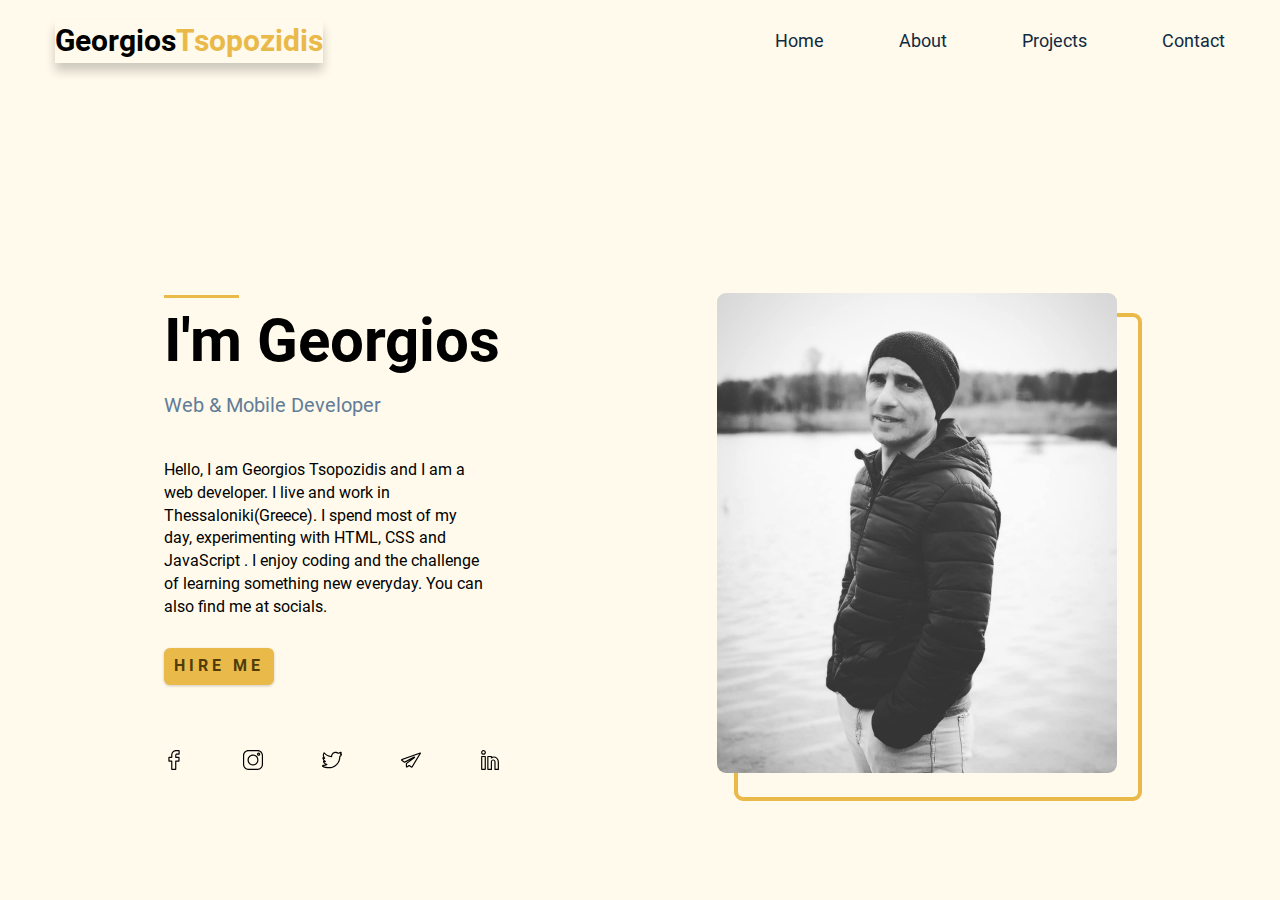
==== index.html @ 95c5d80d "New Repasitory" ====
<!DOCTYPE html>
<html lang="en">
<head>
  <meta charset="UTF-8">
  <meta name="viewport" content="width=device-width, initial-scale=1.0">
  <link rel="stylesheet" href="main.min.css">
  <title>Home</title>
</head>
<body>
  <div class="wrapper">
    <section class="hero">
      <div class="container">
        <header class="header">
          <a href="#" class="header-link">Georgios<span>Tsopozidis</span></a>
          <nav class="header-nav">
            <ul class="header-list">
              <li class="header-item">
                <a href="#" class="header-item__link">Home</a>
              </li>
              <li class="header-item">
                <a href="./about.html" class="header-item__link">About</a>
              </li>
              <li class="header-item">
                <a href="./projects.html" class="header-item__link">Projects</a>
              </li>
              <li class="header-item">
                <a href="./contact.html" class="header-item__link">Contact</a>
              </li>
            </ul>
          </nav>
        </header>
        <div class="content">
          <div class="content-info">
            <div class="content-underline"></div>
            <div class="content-title">I'm Georgios</div>
            <div class="content-subtitle">Web & Mobile Developer</div>
            <div class="content-text">
              <p>
                Hello, I am Georgios Tsopozidis and I am a web developer. I live and work in Thessaloniki(Greece). I spend most of
                my day,
                experimenting
                with HTML, CSS and JavaScript . I enjoy coding and the
                challenge of learning
                something new everyday. You can also find me at socials.
              </p>
            </div>
            <a href="#" class="content-btn">hire me</a>
            <ul class="content-list">
              <li class="content-item">
                <a href="https://www.facebook.com/profile.php?id=100016746108861" class="content-item__link">
                  <svg class="content-item__svg">
                    <use xlink:href="./images/icons/sprite.svg#013-facebook"></use>
                  </svg>
                </a>
              </li>
              <li class="content-item">
                <a href="https://www.instagram.com/tsopozidis.georgios/" class="content-item__link">
                  <svg class="content-item__svg">
                    <use xlink:href="./images/icons/sprite.svg#014-instagram"></use>
                  </svg>
                </a>
              </li>
              <li class="content-item">
                <a href="https://twitter.com/GeorgiosTsopoz2" class="content-item__link">
                  <svg class="content-item__svg">
                    <use xlink:href="./images/icons/sprite.svg#004-twitter"></use>
                  </svg>
                </a>
              </li>
              <li class="content-item">
                <a href="https://web.telegram.org/#/im" class="content-item__link">
                  <svg class="content-item__svg">
                    <use xlink:href="./images/icons/sprite.svg#020-telegram"></use>
                  </svg>
                </a>
              </li>
              <li class="content-item">
                <a href="https://www.linkedin.com/public-profile/settings?trk=d_flagship3_profile_self_view_public_profile" class="content-item__link">
                  <svg class="content-item__svg">
                    <use xlink:href="./images/icons/sprite.svg#015-linkedin"></use>
                  </svg>
                </a>
              </li>
            </ul>
          </div>
          <div class="content-img">
            <img src="./images/19.jpg" alt="My-Photo" class="content-img__photo">
          </div>
        </div>
      </div>
    </section>
    <div class="fullscreen ">
      <div class="burger" id="burger">
        <span class="burger__line"></span>
        <span class="burger__line"></span>
        <span class="burger__line"></span>
      </div>
      <div class="overlay" id="overlay">
        <div class="overlay__menu" id="overlay__menu">
          <nav class="menu__burger">
            <ul class="menu__burger-list">
              <li class="menu__burger-item">
                <a href="#" class="menu__burger-link">Home</a>
              </li>
              <li class="menu__burger-item">
                <a href="./about.html" class="menu__burger-link">About</a>
              </li>
              <li class="menu__burger-item">
                <a href="./projects.html" class="menu__burger-link">Projects</a>
              </li>
              <li class="menu__burger-item">
                <a href="./contact.html" class="menu__burger-link">Contact</a>
              </li>
            </ul>
            <ul class="content-list social-list">
              <li class="content-item">
                <a href="https://www.facebook.com/profile.php?id=100016746108861" class="content-item__link">
                  <svg class="content-item__svg social-svg">
                    <use xlink:href="./images/icons/sprite.svg#013-facebook"></use>
                  </svg>
                </a>
              </li>
              <li class="content-item">
                <a href="https://www.instagram.com/tsopozidis.georgios/" class="content-item__link">
                  <svg class="content-item__svg social-svg">
                    <use xlink:href="./images/icons/sprite.svg#014-instagram"></use>
                  </svg>
                </a>
              </li>
              <li class="content-item">
                <a href="https://twitter.com/GeorgiosTsopoz2" class="content-item__link">
                  <svg class="content-item__svg social-svg">
                    <use xlink:href="./images/icons/sprite.svg#004-twitter"></use>
                  </svg>
                </a>
              </li>
              <li class="content-item">
                <a href="https://web.telegram.org/#/im" class="content-item__link">
                  <svg class="content-item__svg social-svg">
                    <use xlink:href="./images/icons/sprite.svg#020-telegram"></use>
                  </svg>
                </a>
              </li>
              <li class="content-item">
                <a href="https://www.linkedin.com/public-profile/settings?trk=d_flagship3_profile_self_view_public_profile" class="content-item__link">
                  <svg class="content-item__svg social-svg">
                    <use xlink:href="./images/icons/sprite.svg#015-linkedin"></use>
                  </svg>
                </a>
              </li>
            </ul>
          </nav>
        </div>
      </div>
    </div>
  </div>
  <script src="main.min.js"></script>
</body>
</html>
---- main.min.css ----
/*! normalize.css v8.0.1 | MIT License | github.com/necolas/normalize.css */html{line-height:1.15;-webkit-text-size-adjust:100%}body{margin:0}main{display:block}h1{font-size:2em;margin:.67em 0}hr{-webkit-box-sizing:content-box;box-sizing:content-box;height:0;overflow:visible}pre{font-family:monospace,monospace;font-size:1em}a{background-color:transparent}abbr[title]{border-bottom:none;text-decoration:underline;-webkit-text-decoration:underline dotted;text-decoration:underline dotted}b,strong{font-weight:bolder}code,kbd,samp{font-family:monospace,monospace;font-size:1em}small{font-size:80%}sub,sup{font-size:75%;line-height:0;position:relative;vertical-align:baseline}sub{bottom:-.25em}sup{top:-.5em}img{border-style:none}button,input,optgroup,select,textarea{font-family:inherit;font-size:100%;line-height:1.15;margin:0}button,input{overflow:visible}button,select{text-transform:none}[type=button],[type=reset],[type=submit],button{-webkit-appearance:button}[type=button]::-moz-focus-inner,[type=reset]::-moz-focus-inner,[type=submit]::-moz-focus-inner,button::-moz-focus-inner{border-style:none;padding:0}[type=button]:-moz-focusring,[type=reset]:-moz-focusring,[type=submit]:-moz-focusring,button:-moz-focusring{outline:1px dotted ButtonText}fieldset{padding:.35em .75em .625em}legend{-webkit-box-sizing:border-box;box-sizing:border-box;color:inherit;display:table;max-width:100%;padding:0;white-space:normal}progress{vertical-align:baseline}textarea{overflow:auto}[type=checkbox],[type=radio]{-webkit-box-sizing:border-box;box-sizing:border-box;padding:0}[type=number]::-webkit-inner-spin-button,[type=number]::-webkit-outer-spin-button{height:auto}[type=search]{-webkit-appearance:textfield;outline-offset:-2px}[type=search]::-webkit-search-decoration{-webkit-appearance:none}::-webkit-file-upload-button{-webkit-appearance:button;font:inherit}details{display:block}summary{display:list-item}template{display:none}[hidden]{display:none}@font-face{font-family:Roboto;src:url(fonts/Roboto-Regular.woff2) format("woff2"),url(fonts/Roboto-Regular.woff) format("woff");font-weight:400;font-style:normal;font-display:swap}@font-face{font-family:Roboto;src:url(fonts/Roboto-Bold.woff2) format("woff2"),url(fonts/Roboto-Bold.woff) format("woff");font-weight:700;font-style:normal;font-display:swap}*{-webkit-box-sizing:border-box;box-sizing:border-box}body,html{height:100%}html{font-size:62.5%}body{font-family:Roboto,Helvetica,sans-serif;font-size:1.6rem;line-height:1.42;-webkit-font-smoothing:antialiased;-moz-osx-font-smoothing:grayscale}ul{padding:0;margin:0;list-style:none}button{display:-webkit-box;display:-ms-flexbox;display:flex;-webkit-box-pack:center;-ms-flex-pack:center;justify-content:center;padding:0;border:0;background:0 0;cursor:pointer}h1,h2,h3,h4,h5,h6{margin:0;font-weight:400}table{border-collapse:collapse;border-spacing:0}p{padding:0;margin:0}a{text-decoration:none;color:inherit;cursor:pointer}img{display:block;max-width:100%;max-height:100%}svg{display:block;width:100%;height:auto}.wrapper{overflow:hidden;min-height:100%;position:relative;display:-webkit-box;display:-ms-flexbox;display:flex;-webkit-box-orient:vertical;-webkit-box-direction:normal;-ms-flex-direction:column;flex-direction:column}.wrapper-content{-webkit-box-flex:1;-ms-flex:1 1 auto;flex:1 1 auto}.container{position:relative;margin:0 auto;max-width:117rem;width:95%}.hero{height:100vh;background:#fffaeb}.content{display:-webkit-box;display:-ms-flexbox;display:flex;-ms-flex-pack:distribute;justify-content:space-around;-webkit-box-align:center;-ms-flex-align:center;align-items:center;height:100vh}.content-info{display:-webkit-box;display:-ms-flexbox;display:flex;-webkit-box-orient:vertical;-webkit-box-direction:normal;-ms-flex-direction:column;flex-direction:column}.content-underline{width:7.5rem;height:.3rem;background:#e9b949}.content-title{font-size:6rem;font-weight:700;margin-bottom:.75rem}.content-subtitle{color:#617d98;font-size:2rem;margin-bottom:4rem}.content-text{max-width:32rem;margin-bottom:3rem}.content-btn{max-width:11rem;text-align:center;text-transform:uppercase;padding:.7rem .5rem;font-weight:700;border-radius:6px;cursor:pointer;-webkit-box-shadow:0 1px 3px rgba(0,0,0,.2);box-shadow:0 1px 3px rgba(0,0,0,.2);background-color:#e9b949;color:#513c06;margin-bottom:6.5rem;letter-spacing:.4rem;-webkit-transition:opacity .3s linear;transition:opacity .3s linear}.content-btn:hover{opacity:.7}.content-list{display:-webkit-box;display:-ms-flexbox;display:flex;-webkit-box-pack:justify;-ms-flex-pack:justify;justify-content:space-between}.content-item__svg{width:2rem;height:2rem;fill:#000;-webkit-transition:.3s linear;transition:.3s linear}.content-item__svg:hover{fill:#e9b949}.content-img{display:-webkit-box;display:-ms-flexbox;display:flex;position:relative;max-width:40rem;max-height:48rem}.content-img::before{content:"";position:absolute;width:100%;height:100%;top:2rem;right:-2.5rem;border:4px solid #e9b949;border-radius:9px}.content-img__photo{max-width:40rem;max-height:54rem;-o-object-fit:cover;object-fit:cover;position:relative;border-radius:9px}.header{display:-webkit-box;display:-ms-flexbox;display:flex;-webkit-box-pack:justify;-ms-flex-pack:justify;justify-content:space-between;-webkit-box-align:center;-ms-flex-align:center;align-items:center;-ms-flex-wrap:wrap;flex-wrap:wrap;padding:2rem 0}.header-link{font-size:3rem;font-weight:700;-webkit-box-shadow:0 8px 10px rgba(0,0,0,.2);box-shadow:0 8px 10px rgba(0,0,0,.2);margin-right:1.5rem}.header-link span{color:#e9b949}.header-list{display:-webkit-box;display:-ms-flexbox;display:flex}.header-item{margin-right:7.5rem}.header-item:last-child{margin-right:0}.header-item__link{font-size:1.8rem;font-weight:500;color:#102a42;-webkit-transition:.3s linear;transition:.3s linear}.header-item__link:hover{color:#e9b949}.about{background:#fffaeb}.about-content{padding:8rem 0}.about-title{display:-webkit-box;display:-ms-flexbox;display:flex;-webkit-box-align:center;-ms-flex-align:center;align-items:center;-webkit-box-orient:vertical;-webkit-box-direction:normal;-ms-flex-direction:column;flex-direction:column;margin-bottom:8.5rem}.about-title__head{font-size:6rem;font-weight:700}.about-title__underline{background-color:#e9b949;width:8rem;height:.4rem}.about-desc{display:-webkit-box;display:-ms-flexbox;display:flex;-webkit-box-pack:justify;-ms-flex-pack:justify;justify-content:space-between}.about-img{display:-webkit-box;display:-ms-flexbox;display:flex;position:relative;max-width:40rem;max-height:40rem;margin-right:2rem}.about-img::before{content:"";position:absolute;width:100%;height:100%;top:1.5rem;left:-2rem;border:4px solid #e9b949;border-radius:9px}.about-img__photo{position:relative;width:100%;height:100%;-o-object-fit:cover;object-fit:cover;border-radius:9px}.cv-list{-webkit-box-flex:1;-ms-flex:1;flex:1;background:#fff;max-width:79rem;padding:3.4rem}.cv-item{margin-bottom:2.5rem}.cv-item:last-child{margin-bottom:0}.cv-item__title{font-size:2.8rem;font-weight:700;margin-bottom:2.5rem}.cv-item__info{font-size:1.8rem;color:#617d98;text-align:left;letter-spacing:.1rem}.cv-item__desc{display:-webkit-box;display:-ms-flexbox;display:flex;-webkit-box-orient:vertical;-webkit-box-direction:normal;-ms-flex-direction:column;flex-direction:column;margin-bottom:1.5rem}.cv-item__desc:last-child{margin-bottom:0}.cv-item__desc:last-child .cv-item__name{margin-bottom:1.5rem}.cv-item__date{display:block}.cv-item__link{margin-left:2.5rem;font-weight:700;text-decoration:underline;-webkit-transition:opacity .3s linear;transition:opacity .3s linear}.cv-item__link:hover{opacity:.7}.skills-title{font-weight:600;font-style:italic;margin-bottom:1.8rem}.skills-list{margin-left:2.5rem;margin-bottom:1.5rem}.footer{display:-webkit-box;display:-ms-flexbox;display:flex;-webkit-box-orient:vertical;-webkit-box-direction:normal;-ms-flex-direction:column;flex-direction:column;-webkit-box-align:center;-ms-flex-align:center;align-items:center;background:#222;padding:5rem 0}.footer-list{display:-webkit-box;display:-ms-flexbox;display:flex;-webkit-box-align:center;-ms-flex-align:center;align-items:center;-webkit-box-pack:center;-ms-flex-pack:center;justify-content:center;margin-bottom:4.5rem}.footer-item{display:-webkit-box;display:-ms-flexbox;display:flex;-webkit-box-pack:center;-ms-flex-pack:center;justify-content:center;-webkit-box-align:center;-ms-flex-align:center;align-items:center;margin-right:3.5rem;border-radius:50%;background-color:#e9b949;padding:.5rem}.footer-item:last-child{margin-right:0}.footer-item__svg{fill:#222;stroke:#222;width:2rem;height:2rem;-webkit-transition:.3s linear;transition:.3s linear}.footer-item__svg:hover{fill:#fff}.footer-rights{color:#617d98;font-size:2.2rem}.projects{background:#fffaeb}.projects .projects-head{display:-webkit-box;display:-ms-flexbox;display:flex;-webkit-box-orient:vertical;-webkit-box-direction:normal;-ms-flex-direction:column;flex-direction:column;-webkit-box-align:center;-ms-flex-align:center;align-items:center;padding:10rem 0 5rem 0}.projects .projects-title{font-size:7rem;font-weight:700}.projects .projects-underline{width:9rem;height:.5rem;background-color:#e9b949;margin-bottom:5.5rem}.projects .projects-img{border-right:20px solid #617d98;background:url(images/8.jpg) left top/cover no-repeat;width:28rem;height:28rem;border-radius:50%}.main{padding:8.8rem 0}.main-list{display:-webkit-box;display:-ms-flexbox;display:flex;-webkit-box-pack:center;-ms-flex-pack:center;justify-content:center;-ms-flex-wrap:wrap;flex-wrap:wrap;margin-top:-2.5rem;margin-left:-2.5rem}.main-item{-webkit-transition:.4s linear;transition:.4s linear;margin-top:2.5rem;margin-left:2.5rem}.main-item:hover{-webkit-box-shadow:0 5px 15px rgba(0,0,0,.3);box-shadow:0 5px 15px rgba(0,0,0,.3);-webkit-transform:scale(1.02);transform:scale(1.02)}.main-item:last-child{margin-right:0}.main-img{position:relative}.main-img__photo{width:37.3rem;height:22rem;-o-object-fit:cover;object-fit:cover}.main-img__link{display:-webkit-box;display:-ms-flexbox;display:flex;-webkit-box-pack:center;-ms-flex-pack:center;justify-content:center;-webkit-box-align:center;-ms-flex-align:center;align-items:center;position:absolute;bottom:0;left:50%;-webkit-transform:translate(-50%,50%);transform:translate(-50%,50%);background:#e9b949;border-radius:50%;border:5px solid #fffaeb;width:7rem;height:7rem}.main-img__svg{fill:#513c06;width:5rem;height:5rem}.main-head{background-color:#fffaeb;display:-webkit-box;display:-ms-flexbox;display:flex;-webkit-box-align:center;-ms-flex-align:center;align-items:center;-webkit-box-orient:vertical;-webkit-box-direction:normal;-ms-flex-direction:column;flex-direction:column;padding:4.5rem 0 2.5rem 0}.main-title{font-size:1.8rem;font-weight:500;margin-bottom:2.5rem}.main-info{display:-webkit-box;display:-ms-flexbox;display:flex;-webkit-box-pack:center;-ms-flex-pack:center;justify-content:center;-ms-flex-wrap:wrap;flex-wrap:wrap}.main-info__item{font-size:1.4rem;color:#617d98;padding:.12rem .7rem;border-radius:6px;background-color:#dae2ec;margin-right:1rem}.main-info__item:last-child{margin-right:0}.main-source{display:-webkit-box;display:-ms-flexbox;display:flex;-webkit-box-pack:justify;-ms-flex-pack:justify;justify-content:space-between;-webkit-box-align:center;-ms-flex-align:center;align-items:center;padding:2.5rem 1.5rem;background-color:#f1f5f8}.main-source__svg{width:1.5rem;height:1.5rem;fill:#e9b949}.main-source__code{color:#e9b949}.contact{background:#fffaeb}.contacts{height:100vh;background:#fffaeb;display:-webkit-box;display:-ms-flexbox;display:flex;-webkit-box-align:center;-ms-flex-align:center;align-items:center;-webkit-box-orient:vertical;-webkit-box-direction:normal;-ms-flex-direction:column;flex-direction:column;-webkit-box-pack:center;-ms-flex-pack:center;justify-content:center}.contacts-head{margin-bottom:7rem;display:-webkit-box;display:-ms-flexbox;display:flex;-webkit-box-orient:vertical;-webkit-box-direction:normal;-ms-flex-direction:column;flex-direction:column;-webkit-box-align:center;-ms-flex-align:center;align-items:center}.contacts-head__title{font-size:6.5rem;font-weight:700;color:#102a42}.contacts-head__underline{width:8rem;height:.4rem;background-color:#e9b949}.contacts-info{display:-webkit-box;display:-ms-flexbox;display:flex}.contacts-img{margin-right:3.5rem}.contacts-img__photo{width:30rem;height:40rem;-o-object-fit:cover;object-fit:cover;border-radius:6px}.contacts-list{display:-webkit-box;display:-ms-flexbox;display:flex;-webkit-box-orient:vertical;-webkit-box-direction:normal;-ms-flex-direction:column;flex-direction:column}.contacts-item{margin-bottom:3.5rem}.contacts-item:last-child{margin-bottom:0}.contacts-link{display:-webkit-box;display:-ms-flexbox;display:flex;-webkit-box-align:center;-ms-flex-align:center;align-items:center;-webkit-transition:all .3s linear;transition:all .3s linear}.contacts-link:hover{text-decoration:underline;color:red}.contacts-link__svg{width:2.5rem;height:2.2rem;margin-right:1.5rem;-webkit-transition:opacity .3s linear;transition:opacity .3s linear}.contacts-link__svg:hover{opacity:.5}.contacts-link__svg:nth-child(2){border-radius:50%;fill:#fff;background:green}.skype{width:2.5rem;height:2.5rem;fill:#fff;background:#87cefa;border-radius:50%}.fullscreen{opacity:1;display:-webkit-box;display:-ms-flexbox;display:flex;-webkit-box-align:center;-ms-flex-align:center;align-items:center;-webkit-box-pack:center;-ms-flex-pack:center;justify-content:center;display:none}.fullscreen::after{content:"";display:none}.burger{position:fixed;top:3%;right:2%;height:2.5rem;width:4rem;cursor:pointer;z-index:15;-webkit-transition:all .4s;transition:all .4s}.burger__line{width:82%;height:.5rem;position:absolute;background-color:#e9b949;top:0;left:0;-webkit-transition:all .4s;transition:all .4s}.burger__line:nth-child(2){top:50%;-webkit-transform:translateY(-50%);transform:translateY(-50%)}.burger__line:nth-child(3){bottom:0;top:initial}.overlay{height:100%;width:100%;background-color:#f1f5f8;display:-webkit-box;display:-ms-flexbox;display:flex;-webkit-box-align:center;-ms-flex-align:center;align-items:center;-webkit-box-pack:center;-ms-flex-pack:center;justify-content:center;-webkit-transition:all .4s;transition:all .4s;position:fixed;top:0;left:100%;opacity:1;width:100%;height:100%;z-index:10}.menu__burger-list .menu__burger-item{margin-bottom:2rem;display:-webkit-box;display:-ms-flexbox;display:flex;-webkit-box-orient:vertical;-webkit-box-direction:normal;-ms-flex-direction:column;flex-direction:column;-webkit-box-align:center;-ms-flex-align:center;align-items:center;text-transform:uppercase;font-size:3rem;color:#617d98}.menu__burger-list .menu__burger-item:last-child{margin-bottom:0}.menu__burger-list .menu__burger-link{-webkit-transition:.3s linear;transition:.3s linear}.menu__burger-list .menu__burger-link:hover{color:#e9b949}.menu__burger-list{margin-bottom:6rem}.burger--active .burger__line{background:#bb2525}.burger--active .burger__line:nth-child(1){opacity:0}.burger--active .burger__line:nth-child(2){-webkit-transform:rotate(45deg);transform:rotate(45deg)}.burger--active .burger__line:nth-child(3){-webkit-transform:rotate(-45deg) translateY(-5px) translateX(5px);transform:rotate(-45deg) translateY(-5px) translateX(5px)}.overlay--active{left:0;opacity:1}.body--active-menu{overflow:hidden}.menu__burger{width:30rem}.social-list{display:-webkit-box;display:-ms-flexbox;display:flex;-webkit-box-pack:justify;-ms-flex-pack:justify;justify-content:space-between}.social-svg{width:3rem;height:3rem}@media screen and (max-width:768px){.content-underline{width:6.3rem}.content-title{font-size:5rem}.content-subtitle{font-size:1.8rem}.content-img{display:none}.header-link{font-size:2.7rem}.header-list{display:none}.about-desc{-webkit-box-orient:vertical;-webkit-box-direction:normal;-ms-flex-direction:column;flex-direction:column;-webkit-box-align:center;-ms-flex-align:center;align-items:center;width:100%}.about-img{margin-bottom:6.5rem;margin-right:0}.about-img::before{content:"";display:none}.cv-item__info{font-size:1.6rem}.footer-rights{font-size:1.8rem}.projects .projects-title{font-size:6rem}.projects .projects-underline{width:7rem;height:.4rem}.projects .projects-img{width:25rem;height:25rem}.main-list{margin-top:0;margin-left:0}.main-item{margin-bottom:2.5rem;margin-top:0;margin-left:0}.main-item:last-child{margin-bottom:0}.contacts-head{margin-bottom:3rem}.contacts-head__title{font-size:5.5rem}.contacts-head__underline{width:7rem;height:.3rem}.contacts-info{-webkit-box-orient:vertical;-webkit-box-direction:normal;-ms-flex-direction:column;flex-direction:column;-webkit-box-align:center;-ms-flex-align:center;align-items:center}.contacts-img{margin-right:0;margin-bottom:3.5rem}.contacts-img__photo{width:30rem;height:35rem}.contacts-item{margin-bottom:3.5rem;font-size:1.4rem}.fullscreen{display:block}}@media screen and (max-width:480px){.cv-item__info{font-size:1.4rem}.footer-rights{font-size:1.3rem}.projects .projects-title{font-size:5rem}.projects .projects-underline{width:6rem;height:.3rem}.projects .projects-img{width:24rem;height:24rem}.main-img__photo{width:100%;height:15rem}.main-img__link{width:6rem;height:6rem}.main-img__svg{width:4rem;height:4rem}.main-title{font-size:1.7rem}.main-info__item{font-size:1.3rem;padding:.11rem .6rem}.main-source__code{font-size:1.5rem}.contacts-head__title{font-size:4.5rem}.contacts-head__underline{width:6rem;height:.2rem}.contacts-img__photo{width:25rem;height:30rem}.contacts-item{font-size:1.2rem}}
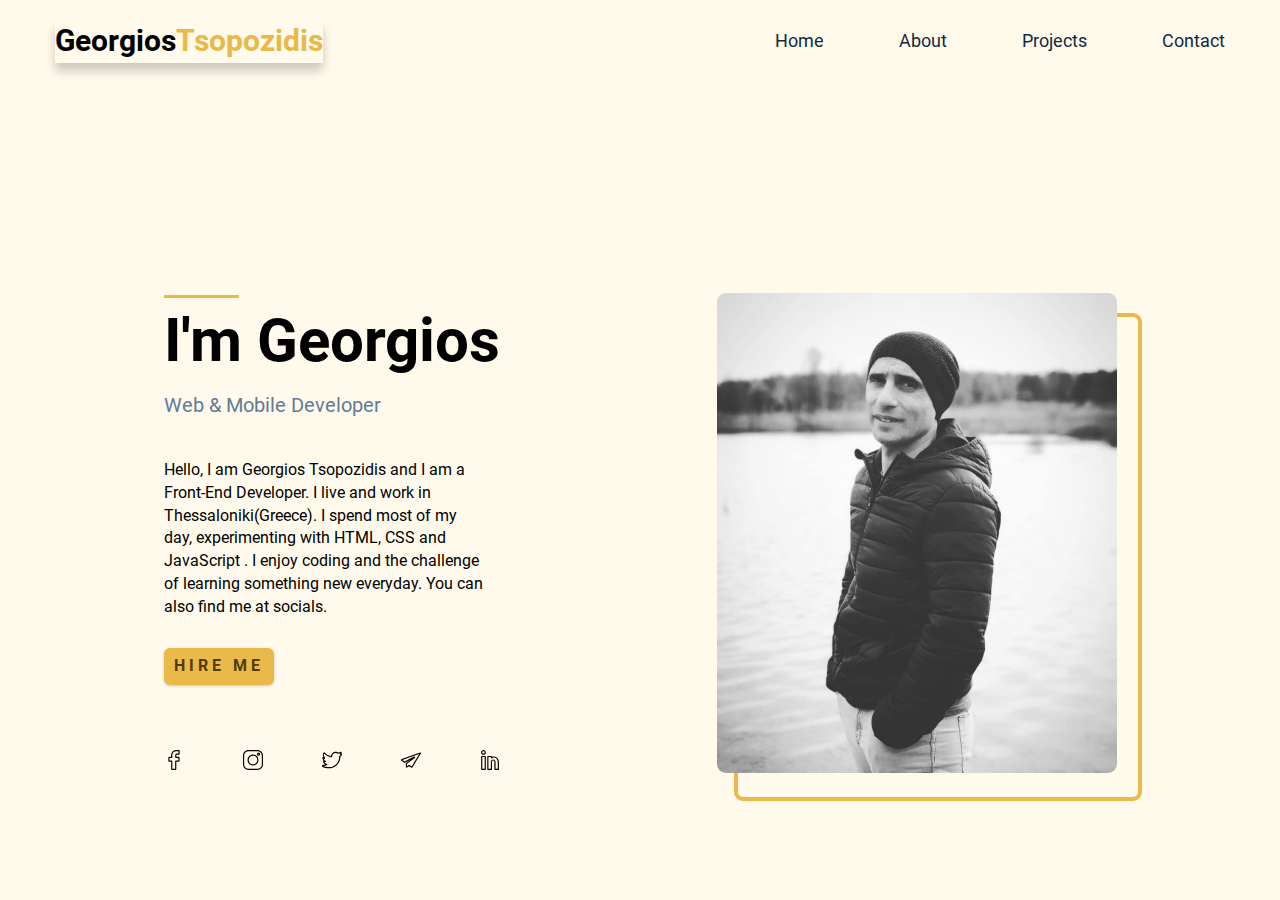
==== commit a71a6c33: "New one" ====
--- a/index.html
+++ b/index.html
@@ -36,7 +36,7 @@
             <div class="content-subtitle">Web & Mobile Developer</div>
             <div class="content-text">
               <p>
-                Hello, I am Georgios Tsopozidis and I am a web developer. I live and work in Thessaloniki(Greece). I spend most of
+                Hello, I am Georgios Tsopozidis and I am a Front-End Developer. I live and work in Thessaloniki(Greece). I spend most of
                 my day,
                 experimenting
                 with HTML, CSS and JavaScript . I enjoy coding and the
--- a/main.min.css
+++ b/main.min.css
@@ -1 +1 @@
-/*! normalize.css v8.0.1 | MIT License | github.com/necolas/normalize.css */html{line-height:1.15;-webkit-text-size-adjust:100%}body{margin:0}main{display:block}h1{font-size:2em;margin:.67em 0}hr{-webkit-box-sizing:content-box;box-sizing:content-box;height:0;overflow:visible}pre{font-family:monospace,monospace;font-size:1em}a{background-color:transparent}abbr[title]{border-bottom:none;text-decoration:underline;-webkit-text-decoration:underline dotted;text-decoration:underline dotted}b,strong{font-weight:bolder}code,kbd,samp{font-family:monospace,monospace;font-size:1em}small{font-size:80%}sub,sup{font-size:75%;line-height:0;position:relative;vertical-align:baseline}sub{bottom:-.25em}sup{top:-.5em}img{border-style:none}button,input,optgroup,select,textarea{font-family:inherit;font-size:100%;line-height:1.15;margin:0}button,input{overflow:visible}button,select{text-transform:none}[type=button],[type=reset],[type=submit],button{-webkit-appearance:button}[type=button]::-moz-focus-inner,[type=reset]::-moz-focus-inner,[type=submit]::-moz-focus-inner,button::-moz-focus-inner{border-style:none;padding:0}[type=button]:-moz-focusring,[type=reset]:-moz-focusring,[type=submit]:-moz-focusring,button:-moz-focusring{outline:1px dotted ButtonText}fieldset{padding:.35em .75em .625em}legend{-webkit-box-sizing:border-box;box-sizing:border-box;color:inherit;display:table;max-width:100%;padding:0;white-space:normal}progress{vertical-align:baseline}textarea{overflow:auto}[type=checkbox],[type=radio]{-webkit-box-sizing:border-box;box-sizing:border-box;padding:0}[type=number]::-webkit-inner-spin-button,[type=number]::-webkit-outer-spin-button{height:auto}[type=search]{-webkit-appearance:textfield;outline-offset:-2px}[type=search]::-webkit-search-decoration{-webkit-appearance:none}::-webkit-file-upload-button{-webkit-appearance:button;font:inherit}details{display:block}summary{display:list-item}template{display:none}[hidden]{display:none}@font-face{font-family:Roboto;src:url(fonts/Roboto-Regular.woff2) format("woff2"),url(fonts/Roboto-Regular.woff) format("woff");font-weight:400;font-style:normal;font-display:swap}@font-face{font-family:Roboto;src:url(fonts/Roboto-Bold.woff2) format("woff2"),url(fonts/Roboto-Bold.woff) format("woff");font-weight:700;font-style:normal;font-display:swap}*{-webkit-box-sizing:border-box;box-sizing:border-box}body,html{height:100%}html{font-size:62.5%}body{font-family:Roboto,Helvetica,sans-serif;font-size:1.6rem;line-height:1.42;-webkit-font-smoothing:antialiased;-moz-osx-font-smoothing:grayscale}ul{padding:0;margin:0;list-style:none}button{display:-webkit-box;display:-ms-flexbox;display:flex;-webkit-box-pack:center;-ms-flex-pack:center;justify-content:center;padding:0;border:0;background:0 0;cursor:pointer}h1,h2,h3,h4,h5,h6{margin:0;font-weight:400}table{border-collapse:collapse;border-spacing:0}p{padding:0;margin:0}a{text-decoration:none;color:inherit;cursor:pointer}img{display:block;max-width:100%;max-height:100%}svg{display:block;width:100%;height:auto}.wrapper{overflow:hidden;min-height:100%;position:relative;display:-webkit-box;display:-ms-flexbox;display:flex;-webkit-box-orient:vertical;-webkit-box-direction:normal;-ms-flex-direction:column;flex-direction:column}.wrapper-content{-webkit-box-flex:1;-ms-flex:1 1 auto;flex:1 1 auto}.container{position:relative;margin:0 auto;max-width:117rem;width:95%}.hero{height:100vh;background:#fffaeb}.content{display:-webkit-box;display:-ms-flexbox;display:flex;-ms-flex-pack:distribute;justify-content:space-around;-webkit-box-align:center;-ms-flex-align:center;align-items:center;height:100vh}.content-info{display:-webkit-box;display:-ms-flexbox;display:flex;-webkit-box-orient:vertical;-webkit-box-direction:normal;-ms-flex-direction:column;flex-direction:column}.content-underline{width:7.5rem;height:.3rem;background:#e9b949}.content-title{font-size:6rem;font-weight:700;margin-bottom:.75rem}.content-subtitle{color:#617d98;font-size:2rem;margin-bottom:4rem}.content-text{max-width:32rem;margin-bottom:3rem}.content-btn{max-width:11rem;text-align:center;text-transform:uppercase;padding:.7rem .5rem;font-weight:700;border-radius:6px;cursor:pointer;-webkit-box-shadow:0 1px 3px rgba(0,0,0,.2);box-shadow:0 1px 3px rgba(0,0,0,.2);background-color:#e9b949;color:#513c06;margin-bottom:6.5rem;letter-spacing:.4rem;-webkit-transition:opacity .3s linear;transition:opacity .3s linear}.content-btn:hover{opacity:.7}.content-list{display:-webkit-box;display:-ms-flexbox;display:flex;-webkit-box-pack:justify;-ms-flex-pack:justify;justify-content:space-between}.content-item__svg{width:2rem;height:2rem;fill:#000;-webkit-transition:.3s linear;transition:.3s linear}.content-item__svg:hover{fill:#e9b949}.content-img{display:-webkit-box;display:-ms-flexbox;display:flex;position:relative;max-width:40rem;max-height:48rem}.content-img::before{content:"";position:absolute;width:100%;height:100%;top:2rem;right:-2.5rem;border:4px solid #e9b949;border-radius:9px}.content-img__photo{max-width:40rem;max-height:54rem;-o-object-fit:cover;object-fit:cover;position:relative;border-radius:9px}.header{display:-webkit-box;display:-ms-flexbox;display:flex;-webkit-box-pack:justify;-ms-flex-pack:justify;justify-content:space-between;-webkit-box-align:center;-ms-flex-align:center;align-items:center;-ms-flex-wrap:wrap;flex-wrap:wrap;padding:2rem 0}.header-link{font-size:3rem;font-weight:700;-webkit-box-shadow:0 8px 10px rgba(0,0,0,.2);box-shadow:0 8px 10px rgba(0,0,0,.2);margin-right:1.5rem}.header-link span{color:#e9b949}.header-list{display:-webkit-box;display:-ms-flexbox;display:flex}.header-item{margin-right:7.5rem}.header-item:last-child{margin-right:0}.header-item__link{font-size:1.8rem;font-weight:500;color:#102a42;-webkit-transition:.3s linear;transition:.3s linear}.header-item__link:hover{color:#e9b949}.about{background:#fffaeb}.about-content{padding:8rem 0}.about-title{display:-webkit-box;display:-ms-flexbox;display:flex;-webkit-box-align:center;-ms-flex-align:center;align-items:center;-webkit-box-orient:vertical;-webkit-box-direction:normal;-ms-flex-direction:column;flex-direction:column;margin-bottom:8.5rem}.about-title__head{font-size:6rem;font-weight:700}.about-title__underline{background-color:#e9b949;width:8rem;height:.4rem}.about-desc{display:-webkit-box;display:-ms-flexbox;display:flex;-webkit-box-pack:justify;-ms-flex-pack:justify;justify-content:space-between}.about-img{display:-webkit-box;display:-ms-flexbox;display:flex;position:relative;max-width:40rem;max-height:40rem;margin-right:2rem}.about-img::before{content:"";position:absolute;width:100%;height:100%;top:1.5rem;left:-2rem;border:4px solid #e9b949;border-radius:9px}.about-img__photo{position:relative;width:100%;height:100%;-o-object-fit:cover;object-fit:cover;border-radius:9px}.cv-list{-webkit-box-flex:1;-ms-flex:1;flex:1;background:#fff;max-width:79rem;padding:3.4rem}.cv-item{margin-bottom:2.5rem}.cv-item:last-child{margin-bottom:0}.cv-item__title{font-size:2.8rem;font-weight:700;margin-bottom:2.5rem}.cv-item__info{font-size:1.8rem;color:#617d98;text-align:left;letter-spacing:.1rem}.cv-item__desc{display:-webkit-box;display:-ms-flexbox;display:flex;-webkit-box-orient:vertical;-webkit-box-direction:normal;-ms-flex-direction:column;flex-direction:column;margin-bottom:1.5rem}.cv-item__desc:last-child{margin-bottom:0}.cv-item__desc:last-child .cv-item__name{margin-bottom:1.5rem}.cv-item__date{display:block}.cv-item__link{margin-left:2.5rem;font-weight:700;text-decoration:underline;-webkit-transition:opacity .3s linear;transition:opacity .3s linear}.cv-item__link:hover{opacity:.7}.skills-title{font-weight:600;font-style:italic;margin-bottom:1.8rem}.skills-list{margin-left:2.5rem;margin-bottom:1.5rem}.footer{display:-webkit-box;display:-ms-flexbox;display:flex;-webkit-box-orient:vertical;-webkit-box-direction:normal;-ms-flex-direction:column;flex-direction:column;-webkit-box-align:center;-ms-flex-align:center;align-items:center;background:#222;padding:5rem 0}.footer-list{display:-webkit-box;display:-ms-flexbox;display:flex;-webkit-box-align:center;-ms-flex-align:center;align-items:center;-webkit-box-pack:center;-ms-flex-pack:center;justify-content:center;margin-bottom:4.5rem}.footer-item{display:-webkit-box;display:-ms-flexbox;display:flex;-webkit-box-pack:center;-ms-flex-pack:center;justify-content:center;-webkit-box-align:center;-ms-flex-align:center;align-items:center;margin-right:3.5rem;border-radius:50%;background-color:#e9b949;padding:.5rem}.footer-item:last-child{margin-right:0}.footer-item__svg{fill:#222;stroke:#222;width:2rem;height:2rem;-webkit-transition:.3s linear;transition:.3s linear}.footer-item__svg:hover{fill:#fff}.footer-rights{color:#617d98;font-size:2.2rem}.projects{background:#fffaeb}.projects .projects-head{display:-webkit-box;display:-ms-flexbox;display:flex;-webkit-box-orient:vertical;-webkit-box-direction:normal;-ms-flex-direction:column;flex-direction:column;-webkit-box-align:center;-ms-flex-align:center;align-items:center;padding:10rem 0 5rem 0}.projects .projects-title{font-size:7rem;font-weight:700}.projects .projects-underline{width:9rem;height:.5rem;background-color:#e9b949;margin-bottom:5.5rem}.projects .projects-img{border-right:20px solid #617d98;background:url(images/8.jpg) left top/cover no-repeat;width:28rem;height:28rem;border-radius:50%}.main{padding:8.8rem 0}.main-list{display:-webkit-box;display:-ms-flexbox;display:flex;-webkit-box-pack:center;-ms-flex-pack:center;justify-content:center;-ms-flex-wrap:wrap;flex-wrap:wrap;margin-top:-2.5rem;margin-left:-2.5rem}.main-item{-webkit-transition:.4s linear;transition:.4s linear;margin-top:2.5rem;margin-left:2.5rem}.main-item:hover{-webkit-box-shadow:0 5px 15px rgba(0,0,0,.3);box-shadow:0 5px 15px rgba(0,0,0,.3);-webkit-transform:scale(1.02);transform:scale(1.02)}.main-item:last-child{margin-right:0}.main-img{position:relative}.main-img__photo{width:37.3rem;height:22rem;-o-object-fit:cover;object-fit:cover}.main-img__link{display:-webkit-box;display:-ms-flexbox;display:flex;-webkit-box-pack:center;-ms-flex-pack:center;justify-content:center;-webkit-box-align:center;-ms-flex-align:center;align-items:center;position:absolute;bottom:0;left:50%;-webkit-transform:translate(-50%,50%);transform:translate(-50%,50%);background:#e9b949;border-radius:50%;border:5px solid #fffaeb;width:7rem;height:7rem}.main-img__svg{fill:#513c06;width:5rem;height:5rem}.main-head{background-color:#fffaeb;display:-webkit-box;display:-ms-flexbox;display:flex;-webkit-box-align:center;-ms-flex-align:center;align-items:center;-webkit-box-orient:vertical;-webkit-box-direction:normal;-ms-flex-direction:column;flex-direction:column;padding:4.5rem 0 2.5rem 0}.main-title{font-size:1.8rem;font-weight:500;margin-bottom:2.5rem}.main-info{display:-webkit-box;display:-ms-flexbox;display:flex;-webkit-box-pack:center;-ms-flex-pack:center;justify-content:center;-ms-flex-wrap:wrap;flex-wrap:wrap}.main-info__item{font-size:1.4rem;color:#617d98;padding:.12rem .7rem;border-radius:6px;background-color:#dae2ec;margin-right:1rem}.main-info__item:last-child{margin-right:0}.main-source{display:-webkit-box;display:-ms-flexbox;display:flex;-webkit-box-pack:justify;-ms-flex-pack:justify;justify-content:space-between;-webkit-box-align:center;-ms-flex-align:center;align-items:center;padding:2.5rem 1.5rem;background-color:#f1f5f8}.main-source__svg{width:1.5rem;height:1.5rem;fill:#e9b949}.main-source__code{color:#e9b949}.contact{background:#fffaeb}.contacts{height:100vh;background:#fffaeb;display:-webkit-box;display:-ms-flexbox;display:flex;-webkit-box-align:center;-ms-flex-align:center;align-items:center;-webkit-box-orient:vertical;-webkit-box-direction:normal;-ms-flex-direction:column;flex-direction:column;-webkit-box-pack:center;-ms-flex-pack:center;justify-content:center}.contacts-head{margin-bottom:7rem;display:-webkit-box;display:-ms-flexbox;display:flex;-webkit-box-orient:vertical;-webkit-box-direction:normal;-ms-flex-direction:column;flex-direction:column;-webkit-box-align:center;-ms-flex-align:center;align-items:center}.contacts-head__title{font-size:6.5rem;font-weight:700;color:#102a42}.contacts-head__underline{width:8rem;height:.4rem;background-color:#e9b949}.contacts-info{display:-webkit-box;display:-ms-flexbox;display:flex}.contacts-img{margin-right:3.5rem}.contacts-img__photo{width:30rem;height:40rem;-o-object-fit:cover;object-fit:cover;border-radius:6px}.contacts-list{display:-webkit-box;display:-ms-flexbox;display:flex;-webkit-box-orient:vertical;-webkit-box-direction:normal;-ms-flex-direction:column;flex-direction:column}.contacts-item{margin-bottom:3.5rem}.contacts-item:last-child{margin-bottom:0}.contacts-link{display:-webkit-box;display:-ms-flexbox;display:flex;-webkit-box-align:center;-ms-flex-align:center;align-items:center;-webkit-transition:all .3s linear;transition:all .3s linear}.contacts-link:hover{text-decoration:underline;color:red}.contacts-link__svg{width:2.5rem;height:2.2rem;margin-right:1.5rem;-webkit-transition:opacity .3s linear;transition:opacity .3s linear}.contacts-link__svg:hover{opacity:.5}.contacts-link__svg:nth-child(2){border-radius:50%;fill:#fff;background:green}.skype{width:2.5rem;height:2.5rem;fill:#fff;background:#87cefa;border-radius:50%}.fullscreen{opacity:1;display:-webkit-box;display:-ms-flexbox;display:flex;-webkit-box-align:center;-ms-flex-align:center;align-items:center;-webkit-box-pack:center;-ms-flex-pack:center;justify-content:center;display:none}.fullscreen::after{content:"";display:none}.burger{position:fixed;top:3%;right:2%;height:2.5rem;width:4rem;cursor:pointer;z-index:15;-webkit-transition:all .4s;transition:all .4s}.burger__line{width:82%;height:.5rem;position:absolute;background-color:#e9b949;top:0;left:0;-webkit-transition:all .4s;transition:all .4s}.burger__line:nth-child(2){top:50%;-webkit-transform:translateY(-50%);transform:translateY(-50%)}.burger__line:nth-child(3){bottom:0;top:initial}.overlay{height:100%;width:100%;background-color:#f1f5f8;display:-webkit-box;display:-ms-flexbox;display:flex;-webkit-box-align:center;-ms-flex-align:center;align-items:center;-webkit-box-pack:center;-ms-flex-pack:center;justify-content:center;-webkit-transition:all .4s;transition:all .4s;position:fixed;top:0;left:100%;opacity:1;width:100%;height:100%;z-index:10}.menu__burger-list .menu__burger-item{margin-bottom:2rem;display:-webkit-box;display:-ms-flexbox;display:flex;-webkit-box-orient:vertical;-webkit-box-direction:normal;-ms-flex-direction:column;flex-direction:column;-webkit-box-align:center;-ms-flex-align:center;align-items:center;text-transform:uppercase;font-size:3rem;color:#617d98}.menu__burger-list .menu__burger-item:last-child{margin-bottom:0}.menu__burger-list .menu__burger-link{-webkit-transition:.3s linear;transition:.3s linear}.menu__burger-list .menu__burger-link:hover{color:#e9b949}.menu__burger-list{margin-bottom:6rem}.burger--active .burger__line{background:#bb2525}.burger--active .burger__line:nth-child(1){opacity:0}.burger--active .burger__line:nth-child(2){-webkit-transform:rotate(45deg);transform:rotate(45deg)}.burger--active .burger__line:nth-child(3){-webkit-transform:rotate(-45deg) translateY(-5px) translateX(5px);transform:rotate(-45deg) translateY(-5px) translateX(5px)}.overlay--active{left:0;opacity:1}.body--active-menu{overflow:hidden}.menu__burger{width:30rem}.social-list{display:-webkit-box;display:-ms-flexbox;display:flex;-webkit-box-pack:justify;-ms-flex-pack:justify;justify-content:space-between}.social-svg{width:3rem;height:3rem}@media screen and (max-width:768px){.content-underline{width:6.3rem}.content-title{font-size:5rem}.content-subtitle{font-size:1.8rem}.content-img{display:none}.header-link{font-size:2.7rem}.header-list{display:none}.about-desc{-webkit-box-orient:vertical;-webkit-box-direction:normal;-ms-flex-direction:column;flex-direction:column;-webkit-box-align:center;-ms-flex-align:center;align-items:center;width:100%}.about-img{margin-bottom:6.5rem;margin-right:0}.about-img::before{content:"";display:none}.cv-item__info{font-size:1.6rem}.footer-rights{font-size:1.8rem}.projects .projects-title{font-size:6rem}.projects .projects-underline{width:7rem;height:.4rem}.projects .projects-img{width:25rem;height:25rem}.main-list{margin-top:0;margin-left:0}.main-item{margin-bottom:2.5rem;margin-top:0;margin-left:0}.main-item:last-child{margin-bottom:0}.contacts-head{margin-bottom:3rem}.contacts-head__title{font-size:5.5rem}.contacts-head__underline{width:7rem;height:.3rem}.contacts-info{-webkit-box-orient:vertical;-webkit-box-direction:normal;-ms-flex-direction:column;flex-direction:column;-webkit-box-align:center;-ms-flex-align:center;align-items:center}.contacts-img{margin-right:0;margin-bottom:3.5rem}.contacts-img__photo{width:30rem;height:35rem}.contacts-item{margin-bottom:3.5rem;font-size:1.4rem}.fullscreen{display:block}}@media screen and (max-width:480px){.cv-item__info{font-size:1.4rem}.footer-rights{font-size:1.3rem}.projects .projects-title{font-size:5rem}.projects .projects-underline{width:6rem;height:.3rem}.projects .projects-img{width:24rem;height:24rem}.main-img__photo{width:100%;height:15rem}.main-img__link{width:6rem;height:6rem}.main-img__svg{width:4rem;height:4rem}.main-title{font-size:1.7rem}.main-info__item{font-size:1.3rem;padding:.11rem .6rem}.main-source__code{font-size:1.5rem}.contacts-head__title{font-size:4.5rem}.contacts-head__underline{width:6rem;height:.2rem}.contacts-img__photo{width:25rem;height:30rem}.contacts-item{font-size:1.2rem}}+/*! normalize.css v8.0.1 | MIT License | github.com/necolas/normalize.css */html{line-height:1.15;-webkit-text-size-adjust:100%}body{margin:0}main{display:block}h1{font-size:2em;margin:.67em 0}hr{-webkit-box-sizing:content-box;box-sizing:content-box;height:0;overflow:visible}pre{font-family:monospace,monospace;font-size:1em}a{background-color:transparent}abbr[title]{border-bottom:none;text-decoration:underline;-webkit-text-decoration:underline dotted;text-decoration:underline dotted}b,strong{font-weight:bolder}code,kbd,samp{font-family:monospace,monospace;font-size:1em}small{font-size:80%}sub,sup{font-size:75%;line-height:0;position:relative;vertical-align:baseline}sub{bottom:-.25em}sup{top:-.5em}img{border-style:none}button,input,optgroup,select,textarea{font-family:inherit;font-size:100%;line-height:1.15;margin:0}button,input{overflow:visible}button,select{text-transform:none}[type=button],[type=reset],[type=submit],button{-webkit-appearance:button}[type=button]::-moz-focus-inner,[type=reset]::-moz-focus-inner,[type=submit]::-moz-focus-inner,button::-moz-focus-inner{border-style:none;padding:0}[type=button]:-moz-focusring,[type=reset]:-moz-focusring,[type=submit]:-moz-focusring,button:-moz-focusring{outline:1px dotted ButtonText}fieldset{padding:.35em .75em .625em}legend{-webkit-box-sizing:border-box;box-sizing:border-box;color:inherit;display:table;max-width:100%;padding:0;white-space:normal}progress{vertical-align:baseline}textarea{overflow:auto}[type=checkbox],[type=radio]{-webkit-box-sizing:border-box;box-sizing:border-box;padding:0}[type=number]::-webkit-inner-spin-button,[type=number]::-webkit-outer-spin-button{height:auto}[type=search]{-webkit-appearance:textfield;outline-offset:-2px}[type=search]::-webkit-search-decoration{-webkit-appearance:none}::-webkit-file-upload-button{-webkit-appearance:button;font:inherit}details{display:block}summary{display:list-item}template{display:none}[hidden]{display:none}@font-face{font-family:Roboto;src:url(fonts/Roboto-Regular.woff2) format("woff2"),url(fonts/Roboto-Regular.woff) format("woff");font-weight:400;font-style:normal;font-display:swap}@font-face{font-family:Roboto;src:url(fonts/Roboto-Bold.woff2) format("woff2"),url(fonts/Roboto-Bold.woff) format("woff");font-weight:700;font-style:normal;font-display:swap}*{-webkit-box-sizing:border-box;box-sizing:border-box}body,html{height:100%}html{font-size:62.5%}body{font-family:Roboto,Helvetica,sans-serif;font-size:1.6rem;line-height:1.42;-webkit-font-smoothing:antialiased;-moz-osx-font-smoothing:grayscale}ul{padding:0;margin:0;list-style:none}button{display:-webkit-box;display:-ms-flexbox;display:flex;-webkit-box-pack:center;-ms-flex-pack:center;justify-content:center;padding:0;border:0;background:0 0;cursor:pointer}h1,h2,h3,h4,h5,h6{margin:0;font-weight:400}table{border-collapse:collapse;border-spacing:0}p{padding:0;margin:0}a{text-decoration:none;color:inherit;cursor:pointer}img{display:block;max-width:100%;max-height:100%}svg{display:block;width:100%;height:auto}.wrapper{overflow:hidden;min-height:100%;position:relative;display:-webkit-box;display:-ms-flexbox;display:flex;-webkit-box-orient:vertical;-webkit-box-direction:normal;-ms-flex-direction:column;flex-direction:column}.wrapper-content{-webkit-box-flex:1;-ms-flex:1 1 auto;flex:1 1 auto}.container{position:relative;margin:0 auto;max-width:117rem;width:95%}.hero{height:100vh;background:#fffaeb}.content{display:-webkit-box;display:-ms-flexbox;display:flex;-ms-flex-pack:distribute;justify-content:space-around;-webkit-box-align:center;-ms-flex-align:center;align-items:center;height:100vh}.content-info{display:-webkit-box;display:-ms-flexbox;display:flex;-webkit-box-orient:vertical;-webkit-box-direction:normal;-ms-flex-direction:column;flex-direction:column}.content-underline{width:7.5rem;height:.3rem;background:#e9b949}.content-title{font-size:6rem;font-weight:700;margin-bottom:.75rem}.content-subtitle{color:#617d98;font-size:2rem;margin-bottom:4rem}.content-text{max-width:32rem;margin-bottom:3rem}.content-btn{max-width:11rem;text-align:center;text-transform:uppercase;padding:.7rem .5rem;font-weight:700;border-radius:6px;cursor:pointer;-webkit-box-shadow:0 1px 3px rgba(0,0,0,.2);box-shadow:0 1px 3px rgba(0,0,0,.2);background-color:#e9b949;color:#513c06;margin-bottom:6.5rem;letter-spacing:.4rem;-webkit-transition:opacity .3s linear;transition:opacity .3s linear}.content-btn:hover{opacity:.7}.content-list{display:-webkit-box;display:-ms-flexbox;display:flex;-webkit-box-pack:justify;-ms-flex-pack:justify;justify-content:space-between}.content-item__svg{width:2rem;height:2rem;fill:#000;-webkit-transition:.3s linear;transition:.3s linear}.content-item__svg:hover{fill:#e9b949}.content-img{display:-webkit-box;display:-ms-flexbox;display:flex;position:relative;max-width:40rem;max-height:48rem}.content-img::before{content:"";position:absolute;width:100%;height:100%;top:2rem;right:-2.5rem;border:4px solid #e9b949;border-radius:9px}.content-img__photo{max-width:40rem;max-height:54rem;-o-object-fit:cover;object-fit:cover;position:relative;border-radius:9px}.header{display:-webkit-box;display:-ms-flexbox;display:flex;-webkit-box-pack:justify;-ms-flex-pack:justify;justify-content:space-between;-webkit-box-align:center;-ms-flex-align:center;align-items:center;-ms-flex-wrap:wrap;flex-wrap:wrap;padding:2rem 0}.header-link{font-size:3rem;font-weight:700;-webkit-box-shadow:0 8px 10px rgba(0,0,0,.2);box-shadow:0 8px 10px rgba(0,0,0,.2);margin-right:1.5rem}.header-link span{color:#e9b949}.header-list{display:-webkit-box;display:-ms-flexbox;display:flex}.header-item{margin-right:7.5rem}.header-item:last-child{margin-right:0}.header-item__link{font-size:1.8rem;font-weight:500;color:#102a42;-webkit-transition:.3s linear;transition:.3s linear}.header-item__link:hover{color:#e9b949}.about{background:#fffaeb}.about-content{padding:8rem 0}.about-title{display:-webkit-box;display:-ms-flexbox;display:flex;-webkit-box-align:center;-ms-flex-align:center;align-items:center;-webkit-box-orient:vertical;-webkit-box-direction:normal;-ms-flex-direction:column;flex-direction:column;margin-bottom:8.5rem}.about-title__head{font-size:6rem;font-weight:700}.about-title__underline{background-color:#e9b949;width:8rem;height:.4rem}.about-desc{display:-webkit-box;display:-ms-flexbox;display:flex;-webkit-box-pack:justify;-ms-flex-pack:justify;justify-content:space-between}.about-img{display:-webkit-box;display:-ms-flexbox;display:flex;position:relative;max-width:40rem;max-height:40rem;margin-right:2rem}.about-img::before{content:"";position:absolute;width:100%;height:100%;top:1.5rem;left:-2rem;border:4px solid #e9b949;border-radius:9px}.about-img__photo{position:relative;width:100%;height:100%;-o-object-fit:cover;object-fit:cover;border-radius:9px}.cv-list{-webkit-box-flex:1;-ms-flex:1;flex:1;background:#fff;max-width:79rem;padding:3.4rem}.cv-item{margin-bottom:2.5rem}.cv-item:last-child{margin-bottom:0}.cv-item__title{font-size:2.8rem;font-weight:700;margin-bottom:2.5rem}.info p{margin-left:1rem}.info .info-paragraph{text-decoration:underline}.cv-item__info{font-size:1.8rem;color:#617d98;text-align:left}.cv-item__info .info-subtitle{font-size:1.6rem;text-transform:uppercase;font-weight:700}.cv-item__info p{margin-top:2rem;margin-bottom:2rem}.cv-item__info .info-list{margin-top:1rem;margin-left:4rem;list-style:disc}.cv-item__info .info-list .title{font-weight:700}.cv-item__desc{display:-webkit-box;display:-ms-flexbox;display:flex;-webkit-box-orient:vertical;-webkit-box-direction:normal;-ms-flex-direction:column;flex-direction:column;margin-bottom:1.5rem}.cv-item__desc:last-child{margin-bottom:0}.cv-item__desc:last-child .cv-item__name{margin-bottom:1.5rem}.cv-item__desc .link-basic{margin-bottom:1.5rem}.cv-item__desc .link-basic span{margin-left:4rem;font-weight:700}.cv-item__desc .link-list{margin-left:7rem;list-style:disc}.cv-item__date{display:block}.cv-item__link{margin-left:2.5rem;margin-bottom:1.5rem;font-weight:700;text-decoration:underline;-webkit-transition:opacity .3s linear;transition:opacity .3s linear}.cv-item__link:hover{opacity:.7}.skills-title{font-weight:600;font-style:italic;margin-bottom:1.8rem}.skills-list{margin-left:2.5rem;margin-bottom:1.5rem}.footer{display:-webkit-box;display:-ms-flexbox;display:flex;-webkit-box-orient:vertical;-webkit-box-direction:normal;-ms-flex-direction:column;flex-direction:column;-webkit-box-align:center;-ms-flex-align:center;align-items:center;background:#222;padding:5rem 0}.footer-list{display:-webkit-box;display:-ms-flexbox;display:flex;-webkit-box-align:center;-ms-flex-align:center;align-items:center;-webkit-box-pack:center;-ms-flex-pack:center;justify-content:center;margin-bottom:4.5rem}.footer-item{display:-webkit-box;display:-ms-flexbox;display:flex;-webkit-box-pack:center;-ms-flex-pack:center;justify-content:center;-webkit-box-align:center;-ms-flex-align:center;align-items:center;margin-right:3.5rem;border-radius:50%;background-color:#e9b949;padding:.5rem}.footer-item:last-child{margin-right:0}.footer-item__svg{fill:#222;stroke:#222;width:2rem;height:2rem;-webkit-transition:.3s linear;transition:.3s linear}.footer-item__svg:hover{fill:#fff}.footer-rights{color:#617d98;font-size:2.2rem}.projects{background:#fffaeb}.projects .projects-head{display:-webkit-box;display:-ms-flexbox;display:flex;-webkit-box-orient:vertical;-webkit-box-direction:normal;-ms-flex-direction:column;flex-direction:column;-webkit-box-align:center;-ms-flex-align:center;align-items:center;padding:10rem 0 5rem 0}.projects .projects-title{font-size:7rem;font-weight:700}.projects .projects-underline{width:9rem;height:.5rem;background-color:#e9b949;margin-bottom:5.5rem}.projects .projects-img{border-right:20px solid #617d98;background:url(images/8.jpg) left top/cover no-repeat;width:28rem;height:28rem;border-radius:50%}.main{padding:8.8rem 0}.main-list{display:-webkit-box;display:-ms-flexbox;display:flex;-ms-flex-wrap:wrap;flex-wrap:wrap;margin-top:-2.5rem;margin-left:-2.5rem}.main-item{-webkit-transition:.4s linear;transition:.4s linear;margin-top:2.5rem;margin-left:2.5rem}.main-item:hover{-webkit-box-shadow:0 5px 15px rgba(0,0,0,.3);box-shadow:0 5px 15px rgba(0,0,0,.3);-webkit-transform:scale(1.02);transform:scale(1.02)}.main-item:last-child{margin-right:0}.main-img{position:relative}.main-img__photo{width:37.3rem;height:22rem;-o-object-fit:cover;object-fit:cover}.main-img__link{display:-webkit-box;display:-ms-flexbox;display:flex;-webkit-box-pack:center;-ms-flex-pack:center;justify-content:center;-webkit-box-align:center;-ms-flex-align:center;align-items:center;position:absolute;bottom:0;left:50%;-webkit-transform:translate(-50%,50%);transform:translate(-50%,50%);background:#e9b949;border-radius:50%;border:5px solid #fffaeb;width:7rem;height:7rem}.main-img__svg{fill:#513c06;width:5rem;height:5rem}.main-head{background-color:#fffaeb;display:-webkit-box;display:-ms-flexbox;display:flex;-webkit-box-align:center;-ms-flex-align:center;align-items:center;-webkit-box-orient:vertical;-webkit-box-direction:normal;-ms-flex-direction:column;flex-direction:column;padding:4.5rem 0 2.5rem 0}.main-title{font-size:1.8rem;font-weight:500;margin-bottom:2.5rem}.main-info{display:-webkit-box;display:-ms-flexbox;display:flex;-webkit-box-pack:center;-ms-flex-pack:center;justify-content:center;-ms-flex-wrap:wrap;flex-wrap:wrap}.main-info__item{font-size:1.4rem;color:#617d98;padding:.12rem .7rem;border-radius:6px;background-color:#dae2ec;margin-right:1rem}.main-info__item:last-child{margin-right:0}.main-source{display:-webkit-box;display:-ms-flexbox;display:flex;-webkit-box-pack:justify;-ms-flex-pack:justify;justify-content:space-between;-webkit-box-align:center;-ms-flex-align:center;align-items:center;padding:2.5rem 1.5rem;background-color:#f1f5f8}.main-source__svg{width:1.5rem;height:1.5rem;fill:#e9b949}.main-source__code{color:#e9b949}.contact{background:#fffaeb}.contacts{height:100vh;background:#fffaeb;display:-webkit-box;display:-ms-flexbox;display:flex;-webkit-box-align:center;-ms-flex-align:center;align-items:center;-webkit-box-orient:vertical;-webkit-box-direction:normal;-ms-flex-direction:column;flex-direction:column;-webkit-box-pack:center;-ms-flex-pack:center;justify-content:center}.contacts-head{margin-bottom:7rem;display:-webkit-box;display:-ms-flexbox;display:flex;-webkit-box-orient:vertical;-webkit-box-direction:normal;-ms-flex-direction:column;flex-direction:column;-webkit-box-align:center;-ms-flex-align:center;align-items:center}.contacts-head__title{font-size:6.5rem;font-weight:700;color:#102a42}.contacts-head__underline{width:8rem;height:.4rem;background-color:#e9b949}.contacts-info{display:-webkit-box;display:-ms-flexbox;display:flex}.contacts-img{margin-right:3.5rem}.contacts-img__photo{width:30rem;height:40rem;-o-object-fit:cover;object-fit:cover;border-radius:6px}.contacts-list{display:-webkit-box;display:-ms-flexbox;display:flex;-webkit-box-orient:vertical;-webkit-box-direction:normal;-ms-flex-direction:column;flex-direction:column}.contacts-item{margin-bottom:3.5rem}.contacts-item:last-child{margin-bottom:0}.contacts-link{display:-webkit-box;display:-ms-flexbox;display:flex;-webkit-box-align:center;-ms-flex-align:center;align-items:center;-webkit-transition:all .3s linear;transition:all .3s linear}.contacts-link:hover{text-decoration:underline;color:red}.contacts-link__svg{width:2.5rem;height:2.2rem;margin-right:1.5rem;-webkit-transition:opacity .3s linear;transition:opacity .3s linear}.contacts-link__svg:hover{opacity:.5}.contacts-link__svg:nth-child(2){border-radius:50%;fill:#fff;background:green}.skype{width:2.5rem;height:2.5rem;fill:#fff;background:#87cefa;border-radius:50%}.fullscreen{opacity:1;display:-webkit-box;display:-ms-flexbox;display:flex;-webkit-box-align:center;-ms-flex-align:center;align-items:center;-webkit-box-pack:center;-ms-flex-pack:center;justify-content:center;display:none}.fullscreen::after{content:"";display:none}.burger{position:fixed;top:3%;right:2%;height:2.5rem;width:4rem;cursor:pointer;z-index:15;-webkit-transition:all .4s;transition:all .4s}.burger__line{width:82%;height:.5rem;position:absolute;background-color:#e9b949;top:0;left:0;-webkit-transition:all .4s;transition:all .4s}.burger__line:nth-child(2){top:50%;-webkit-transform:translateY(-50%);transform:translateY(-50%)}.burger__line:nth-child(3){bottom:0;top:initial}.overlay{height:100%;width:100%;background-color:#f1f5f8;display:-webkit-box;display:-ms-flexbox;display:flex;-webkit-box-align:center;-ms-flex-align:center;align-items:center;-webkit-box-pack:center;-ms-flex-pack:center;justify-content:center;-webkit-transition:all .4s;transition:all .4s;position:fixed;top:0;left:100%;opacity:1;width:100%;height:100%;z-index:10}.menu__burger-list .menu__burger-item{margin-bottom:2rem;display:-webkit-box;display:-ms-flexbox;display:flex;-webkit-box-orient:vertical;-webkit-box-direction:normal;-ms-flex-direction:column;flex-direction:column;-webkit-box-align:center;-ms-flex-align:center;align-items:center;text-transform:uppercase;font-size:3rem;color:#617d98}.menu__burger-list .menu__burger-item:last-child{margin-bottom:0}.menu__burger-list .menu__burger-link{-webkit-transition:.3s linear;transition:.3s linear}.menu__burger-list .menu__burger-link:hover{color:#e9b949}.menu__burger-list{margin-bottom:6rem}.burger--active .burger__line{background:#bb2525}.burger--active .burger__line:nth-child(1){opacity:0}.burger--active .burger__line:nth-child(2){-webkit-transform:rotate(45deg);transform:rotate(45deg)}.burger--active .burger__line:nth-child(3){-webkit-transform:rotate(-45deg) translateY(-5px) translateX(5px);transform:rotate(-45deg) translateY(-5px) translateX(5px)}.overlay--active{left:0;opacity:1}.body--active-menu{overflow:hidden}.menu__burger{width:30rem}.social-list{display:-webkit-box;display:-ms-flexbox;display:flex;-webkit-box-pack:justify;-ms-flex-pack:justify;justify-content:space-between}.social-svg{width:3rem;height:3rem}@media screen and (max-width:768px){.content-underline{width:6.3rem}.content-title{font-size:5rem}.content-subtitle{font-size:1.8rem}.content-img{display:none}.header-link{font-size:2.7rem}.header-list{display:none}.about-desc{-webkit-box-orient:vertical;-webkit-box-direction:normal;-ms-flex-direction:column;flex-direction:column;-webkit-box-align:center;-ms-flex-align:center;align-items:center;width:100%}.about-img{margin-bottom:6.5rem;margin-right:0}.about-img::before{content:"";display:none}.cv-item__info{font-size:1.6rem}.footer-rights{font-size:1.8rem}.projects .projects-title{font-size:6rem}.projects .projects-underline{width:7rem;height:.4rem}.projects .projects-img{width:25rem;height:25rem}.main-list{margin-top:0;margin-left:0}.main-item{margin-bottom:2.5rem;margin-top:0;margin-left:0}.main-item:last-child{margin-bottom:0}.contacts-head{margin-bottom:3rem}.contacts-head__title{font-size:5.5rem}.contacts-head__underline{width:7rem;height:.3rem}.contacts-info{-webkit-box-orient:vertical;-webkit-box-direction:normal;-ms-flex-direction:column;flex-direction:column;-webkit-box-align:center;-ms-flex-align:center;align-items:center}.contacts-img{margin-right:0;margin-bottom:3.5rem}.contacts-img__photo{width:30rem;height:35rem}.contacts-item{margin-bottom:3.5rem;font-size:1.4rem}.fullscreen{display:block}}@media screen and (max-width:480px){.cv-item__info{font-size:1.4rem}.footer-rights{font-size:1.3rem}.projects .projects-title{font-size:5rem}.projects .projects-underline{width:6rem;height:.3rem}.projects .projects-img{width:24rem;height:24rem}.main-img__photo{width:100%;height:15rem}.main-img__link{width:6rem;height:6rem}.main-img__svg{width:4rem;height:4rem}.main-title{font-size:1.7rem}.main-info__item{font-size:1.3rem;padding:.11rem .6rem}.main-source__code{font-size:1.5rem}.contacts-head__title{font-size:4.5rem}.contacts-head__underline{width:6rem;height:.2rem}.contacts-img__photo{width:25rem;height:30rem}.contacts-item{font-size:1.2rem}}